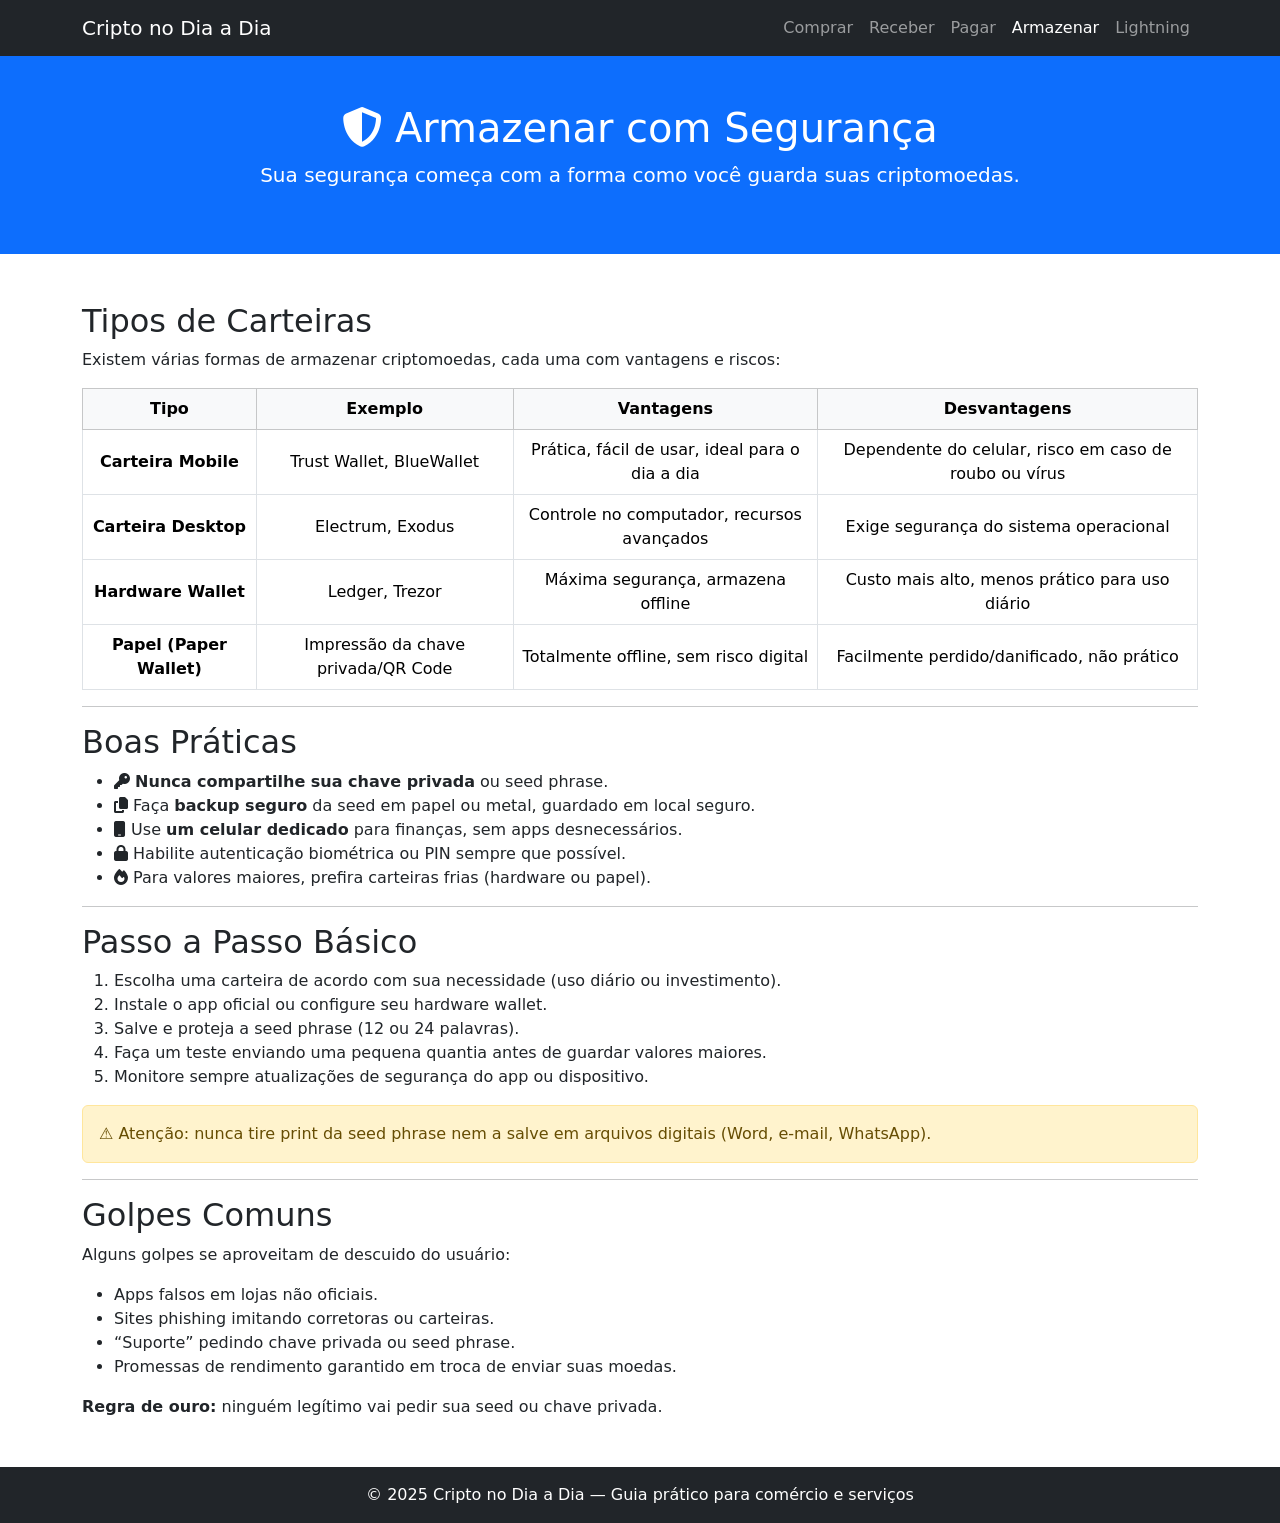
==== armazenar.html @ 0d75b69d "páginas separadas" ====
<!doctype html>
<html lang="pt-BR">
<head>
  <meta charset="utf-8">
  <meta name="viewport" content="width=device-width, initial-scale=1">
  <title>Armazenar Criptomoedas com Segurança</title>
  <link href="https://cdn.jsdelivr.net/npm/bootstrap@5.3.2/dist/css/bootstrap.min.css" rel="stylesheet">
  <link href="https://cdnjs.cloudflare.com/ajax/libs/font-awesome/6.4.2/css/all.min.css" rel="stylesheet">
</head>
<body>
  <!-- Navbar -->
  <nav class="navbar navbar-expand-lg navbar-dark bg-dark">
    <div class="container">
      <a class="navbar-brand" href="index.html">Cripto no Dia a Dia</a>
      <button class="navbar-toggler" data-bs-toggle="collapse" data-bs-target="#nav">
        <span class="navbar-toggler-icon"></span>
      </button>
      <div class="collapse navbar-collapse" id="nav">
        <ul class="navbar-nav ms-auto">
          <li class="nav-item"><a class="nav-link" href="comprar.html">Comprar</a></li>
          <li class="nav-item"><a class="nav-link" href="receber.html">Receber</a></li>
          <li class="nav-item"><a class="nav-link" href="pagar.html">Pagar</a></li>
          <li class="nav-item"><a class="nav-link active" href="armazenar.html">Armazenar</a></li>
          <li class="nav-item"><a class="nav-link" href="lightning.html">Lightning</a></li>
        </ul>
      </div>
    </div>
  </nav>

  <!-- Header -->
  <header class="bg-primary text-white text-center py-5">
    <div class="container">
      <h1><i class="fa-solid fa-shield-halved"></i> Armazenar com Segurança</h1>
      <p class="lead">Sua segurança começa com a forma como você guarda suas criptomoedas.</p>
    </div>
  </header>

  <!-- Conteúdo -->
  <main class="container my-5">
    <h2>Tipos de Carteiras</h2>
    <p>Existem várias formas de armazenar criptomoedas, cada uma com vantagens e riscos:</p>
    
    <table class="table table-bordered text-center align-middle">
      <thead class="table-light">
        <tr>
          <th>Tipo</th>
          <th>Exemplo</th>
          <th>Vantagens</th>
          <th>Desvantagens</th>
        </tr>
      </thead>
      <tbody>
        <tr>
          <td><strong>Carteira Mobile</strong></td>
          <td>Trust Wallet, BlueWallet</td>
          <td>Prática, fácil de usar, ideal para o dia a dia</td>
          <td>Dependente do celular, risco em caso de roubo ou vírus</td>
        </tr>
        <tr>
          <td><strong>Carteira Desktop</strong></td>
          <td>Electrum, Exodus</td>
          <td>Controle no computador, recursos avançados</td>
          <td>Exige segurança do sistema operacional</td>
        </tr>
        <tr>
          <td><strong>Hardware Wallet</strong></td>
          <td>Ledger, Trezor</td>
          <td>Máxima segurança, armazena offline</td>
          <td>Custo mais alto, menos prático para uso diário</td>
        </tr>
        <tr>
          <td><strong>Papel (Paper Wallet)</strong></td>
          <td>Impressão da chave privada/QR Code</td>
          <td>Totalmente offline, sem risco digital</td>
          <td>Facilmente perdido/danificado, não prático</td>
        </tr>
      </tbody>
    </table>

    <hr>

    <h2>Boas Práticas</h2>
    <ul>
      <li><i class="fa-solid fa-key"></i> <strong>Nunca compartilhe sua chave privada</strong> ou seed phrase.</li>
      <li><i class="fa-solid fa-copy"></i> Faça <strong>backup seguro</strong> da seed em papel ou metal, guardado em local seguro.</li>
      <li><i class="fa-solid fa-mobile"></i> Use <strong>um celular dedicado</strong> para finanças, sem apps desnecessários.</li>
      <li><i class="fa-solid fa-lock"></i> Habilite autenticação biométrica ou PIN sempre que possível.</li>
      <li><i class="fa-solid fa-fire"></i> Para valores maiores, prefira carteiras frias (hardware ou papel).</li>
    </ul>

    <hr>

    <h2>Passo a Passo Básico</h2>
    <ol>
      <li>Escolha uma carteira de acordo com sua necessidade (uso diário ou investimento).</li>
      <li>Instale o app oficial ou configure seu hardware wallet.</li>
      <li>Salve e proteja a seed phrase (12 ou 24 palavras).</li>
      <li>Faça um teste enviando uma pequena quantia antes de guardar valores maiores.</li>
      <li>Monitore sempre atualizações de segurança do app ou dispositivo.</li>
    </ol>

    <div class="alert alert-warning">
      ⚠️ Atenção: nunca tire print da seed phrase nem a salve em arquivos digitais (Word, e-mail, WhatsApp).
    </div>

    <hr>

    <h2>Golpes Comuns</h2>
    <p>Alguns golpes se aproveitam de descuido do usuário:</p>
    <ul>
      <li>Apps falsos em lojas não oficiais.</li>
      <li>Sites phishing imitando corretoras ou carteiras.</li>
      <li>“Suporte” pedindo chave privada ou seed phrase.</li>
      <li>Promessas de rendimento garantido em troca de enviar suas moedas.</li>
    </ul>
    <p><strong>Regra de ouro:</strong> ninguém legítimo vai pedir sua seed ou chave privada.</p>
  </main>

  <!-- Footer -->
  <footer class="bg-dark text-white text-center py-3">
    <p class="mb-0">© 2025 Cripto no Dia a Dia — Guia prático para comércio e serviços</p>
  </footer>

  <script src="https://cdn.jsdelivr.net/npm/bootstrap@5.3.2/dist/js/bootstrap.bundle.min.js"></script>
</body>
</html>
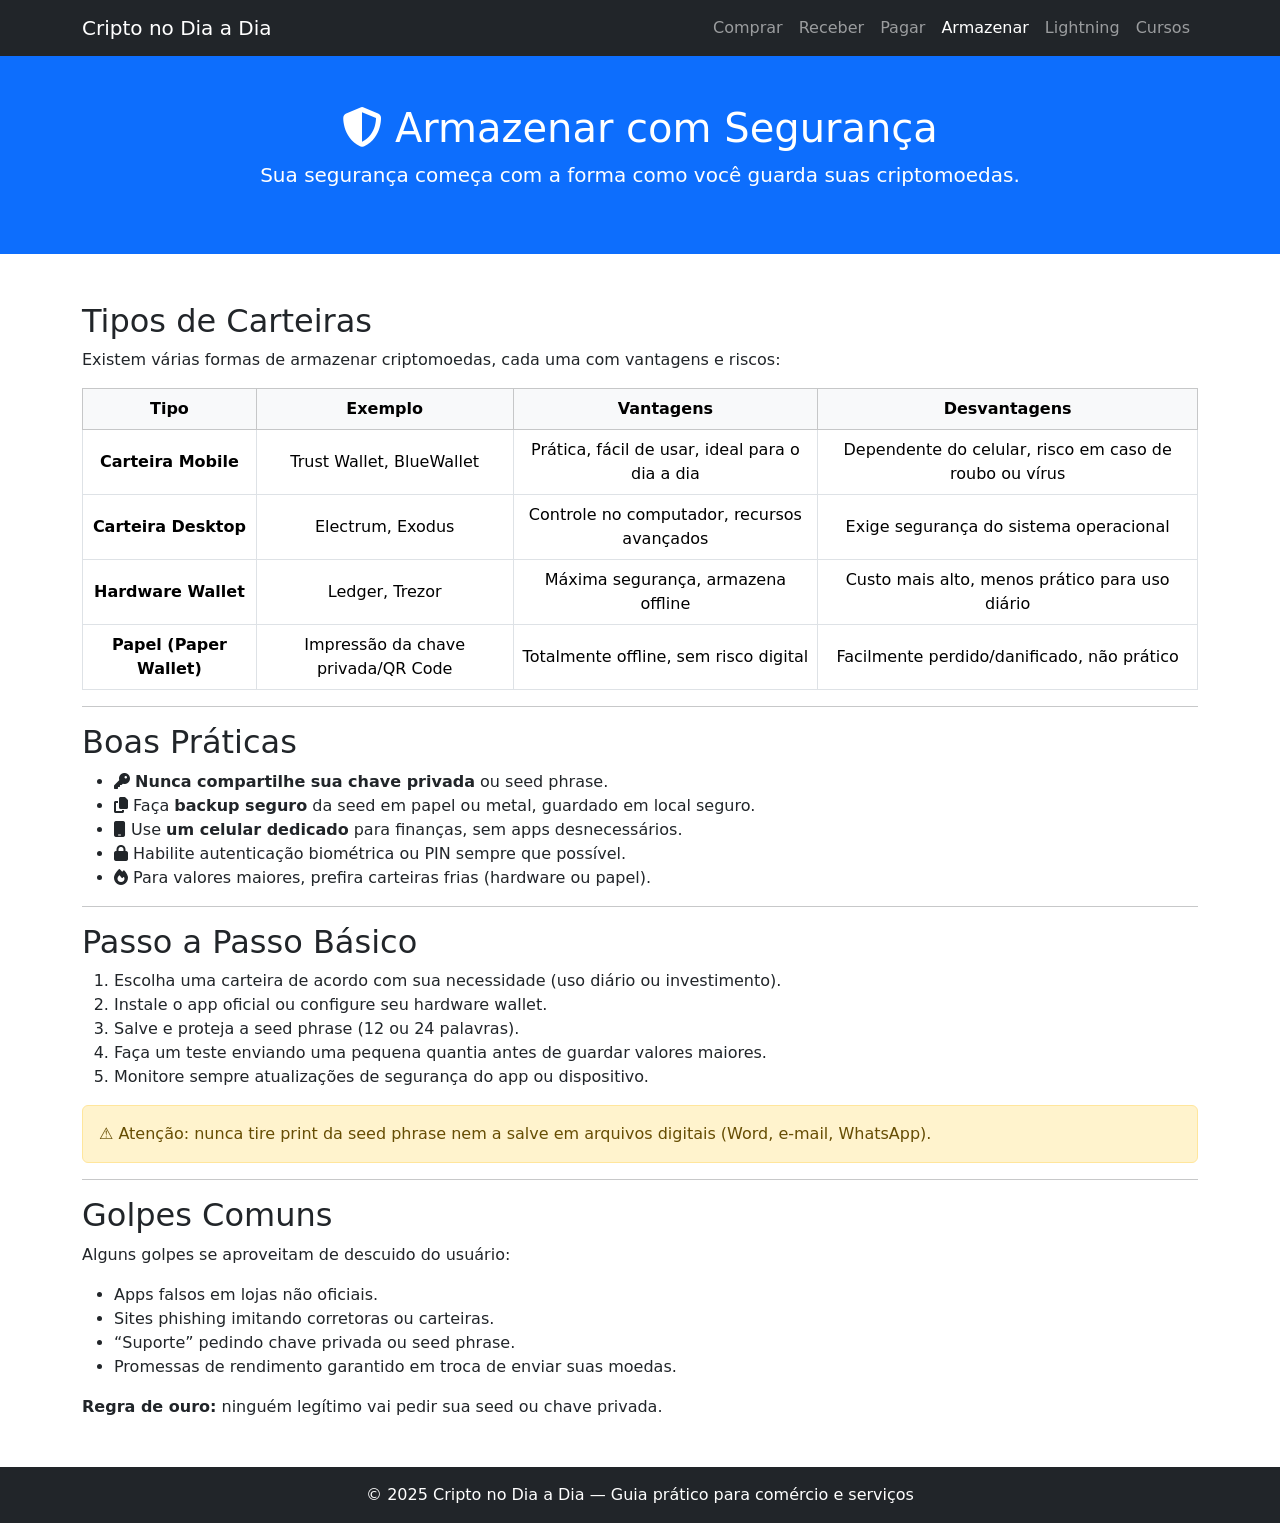
==== commit 4a03c7a1: "feature: cursos" ====
--- a/armazenar.html
+++ b/armazenar.html
@@ -22,6 +22,7 @@
           <li class="nav-item"><a class="nav-link" href="pagar.html">Pagar</a></li>
           <li class="nav-item"><a class="nav-link active" href="armazenar.html">Armazenar</a></li>
           <li class="nav-item"><a class="nav-link" href="lightning.html">Lightning</a></li>
+          <li class="nav-item"><a class="nav-link" href="cursos.html">Cursos</a></li>
         </ul>
       </div>
     </div>
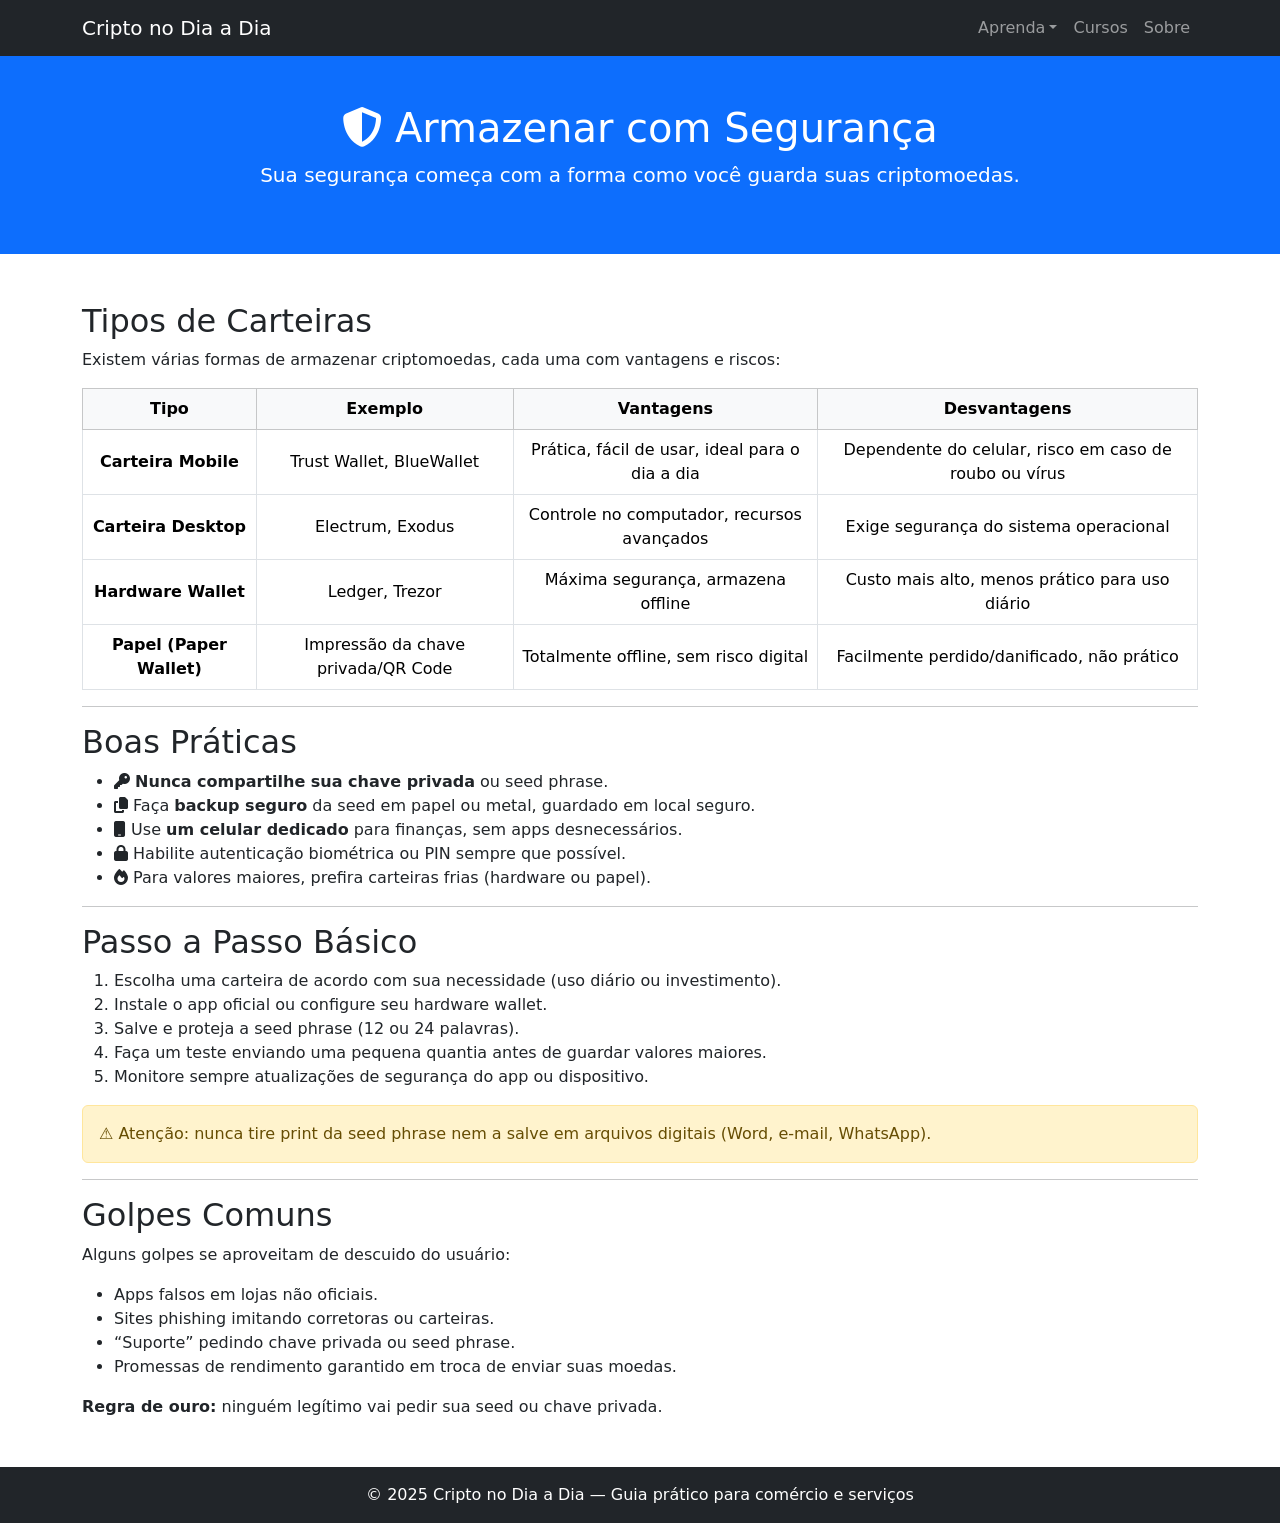
==== commit 061cf288: "página sobre" ====
--- a/armazenar.html
+++ b/armazenar.html
@@ -17,12 +17,18 @@
       </button>
       <div class="collapse navbar-collapse" id="nav">
         <ul class="navbar-nav ms-auto">
-          <li class="nav-item"><a class="nav-link" href="comprar.html">Comprar</a></li>
-          <li class="nav-item"><a class="nav-link" href="receber.html">Receber</a></li>
-          <li class="nav-item"><a class="nav-link" href="pagar.html">Pagar</a></li>
-          <li class="nav-item"><a class="nav-link active" href="armazenar.html">Armazenar</a></li>
-          <li class="nav-item"><a class="nav-link" href="lightning.html">Lightning</a></li>
+          <li class="nav-item dropdown">
+            <a class="nav-link dropdown-toggle" href="#" role="button" data-bs-toggle="dropdown">Aprenda</a>
+            <ul class="dropdown-menu">
+              <li><a class="dropdown-item" href="comprar.html">Comprar</a></li>
+              <li><a class="dropdown-item" href="receber.html">Receber</a></li>
+              <li><a class="dropdown-item" href="pagar.html">Pagar</a></li>
+              <li><a class="dropdown-item active" href="armazenar.html">Armazenar</a></li>
+              <li><a class="dropdown-item" href="lightning.html">Lightning</a></li>
+            </ul>
+          </li>
           <li class="nav-item"><a class="nav-link" href="cursos.html">Cursos</a></li>
+          <li class="nav-item"><a class="nav-link" href="sobre.html">Sobre</a></li>
         </ul>
       </div>
     </div>
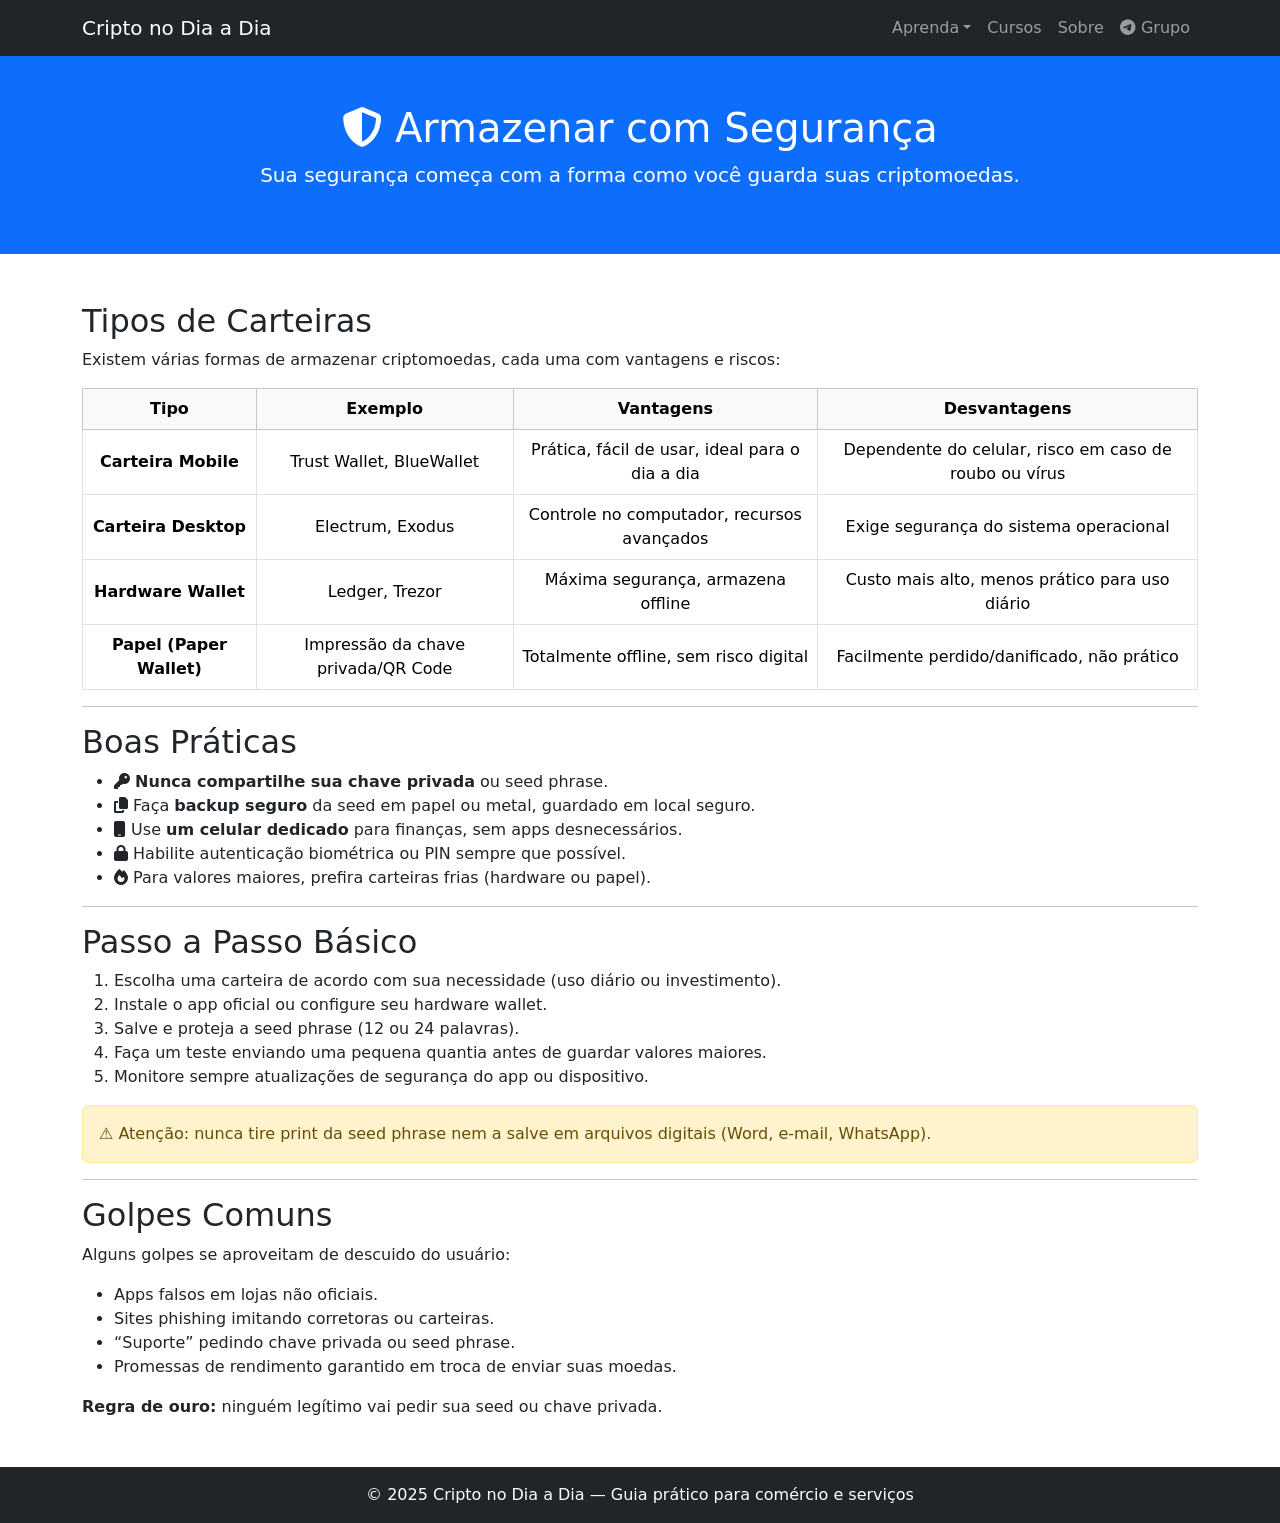
==== commit 09529cff: "feature: telegram group" ====
--- a/armazenar.html
+++ b/armazenar.html
@@ -29,6 +29,7 @@
           </li>
           <li class="nav-item"><a class="nav-link" href="cursos.html">Cursos</a></li>
           <li class="nav-item"><a class="nav-link" href="sobre.html">Sobre</a></li>
+          <li class="nav-item"><a class="nav-link" href="https://t.me/cripto_dia_a_dia" target="_blank"><i class="fab fa-telegram"></i> Grupo</a></li>
         </ul>
       </div>
     </div>
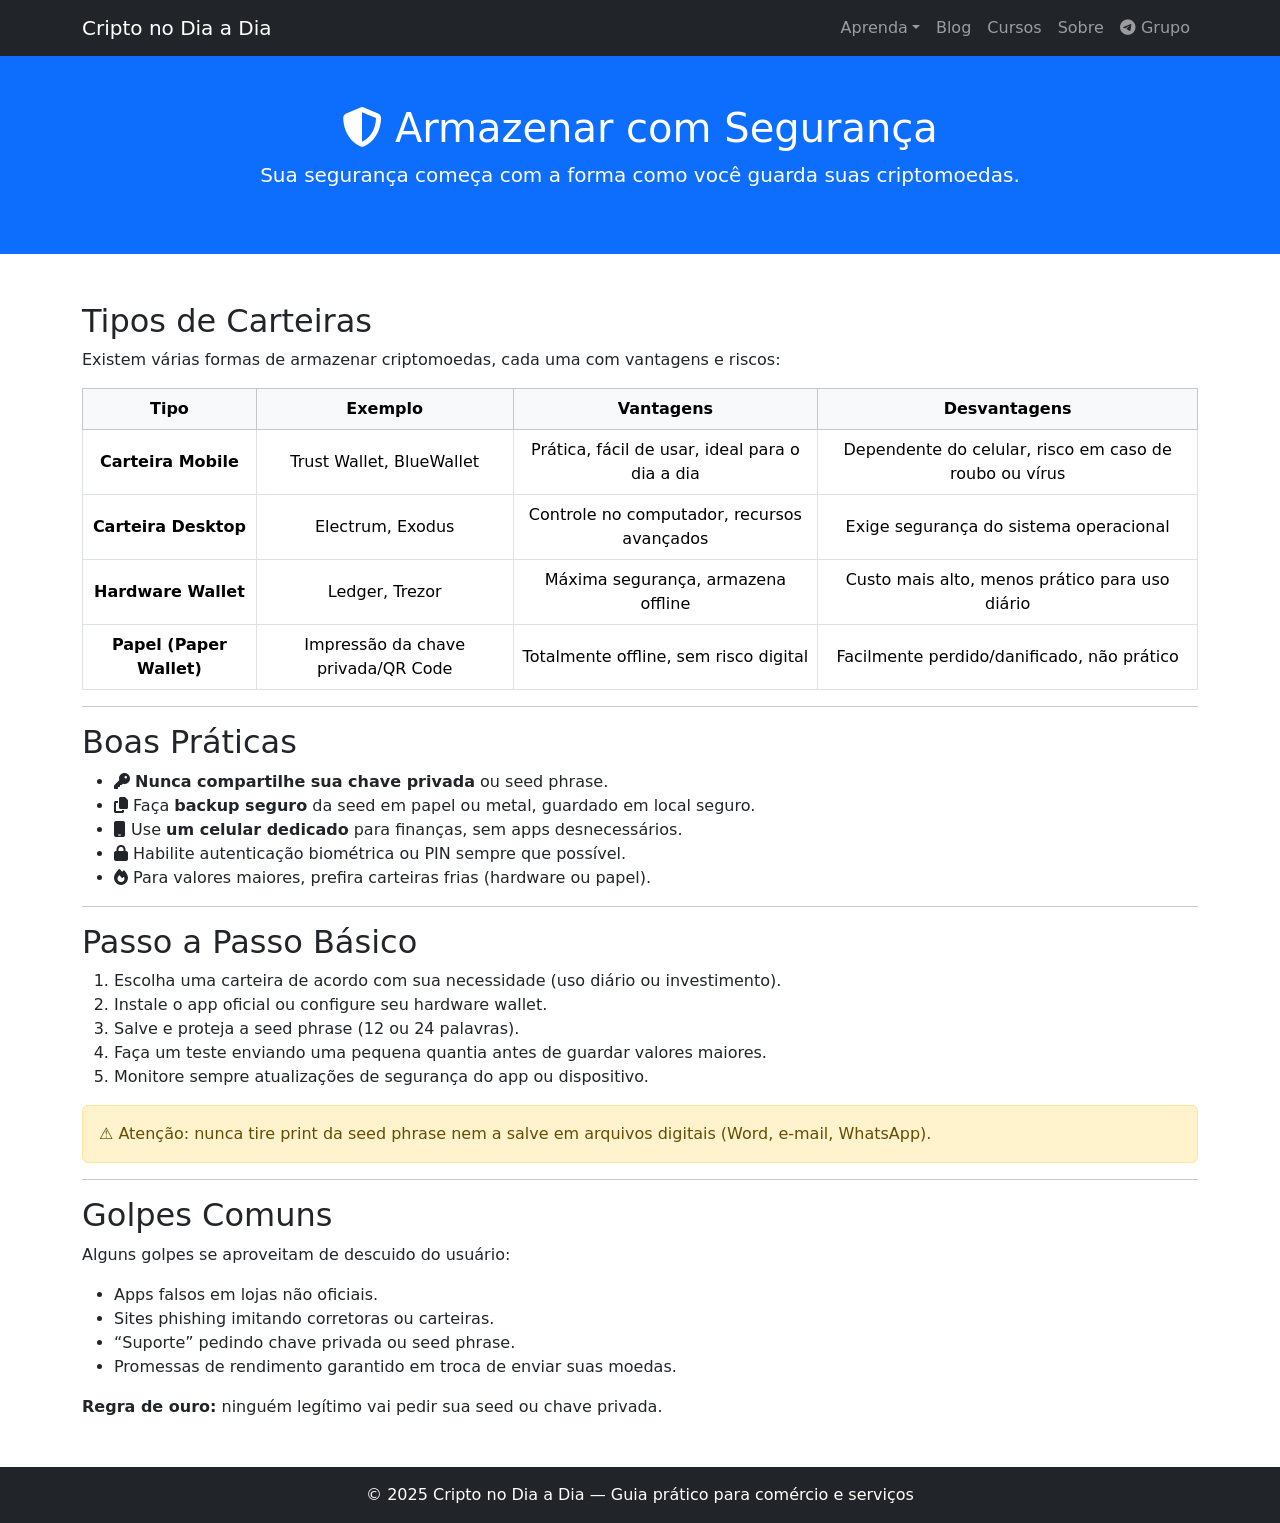
==== commit e366d009: "feature: blog page added" ====
--- a/armazenar.html
+++ b/armazenar.html
@@ -27,6 +27,7 @@
               <li><a class="dropdown-item" href="lightning.html">Lightning</a></li>
             </ul>
           </li>
+          <li class="nav-item"><a class="nav-link" href="blog.html">Blog</a></li>
           <li class="nav-item"><a class="nav-link" href="cursos.html">Cursos</a></li>
           <li class="nav-item"><a class="nav-link" href="sobre.html">Sobre</a></li>
           <li class="nav-item"><a class="nav-link" href="https://t.me/cripto_dia_a_dia" target="_blank"><i class="fab fa-telegram"></i> Grupo</a></li>
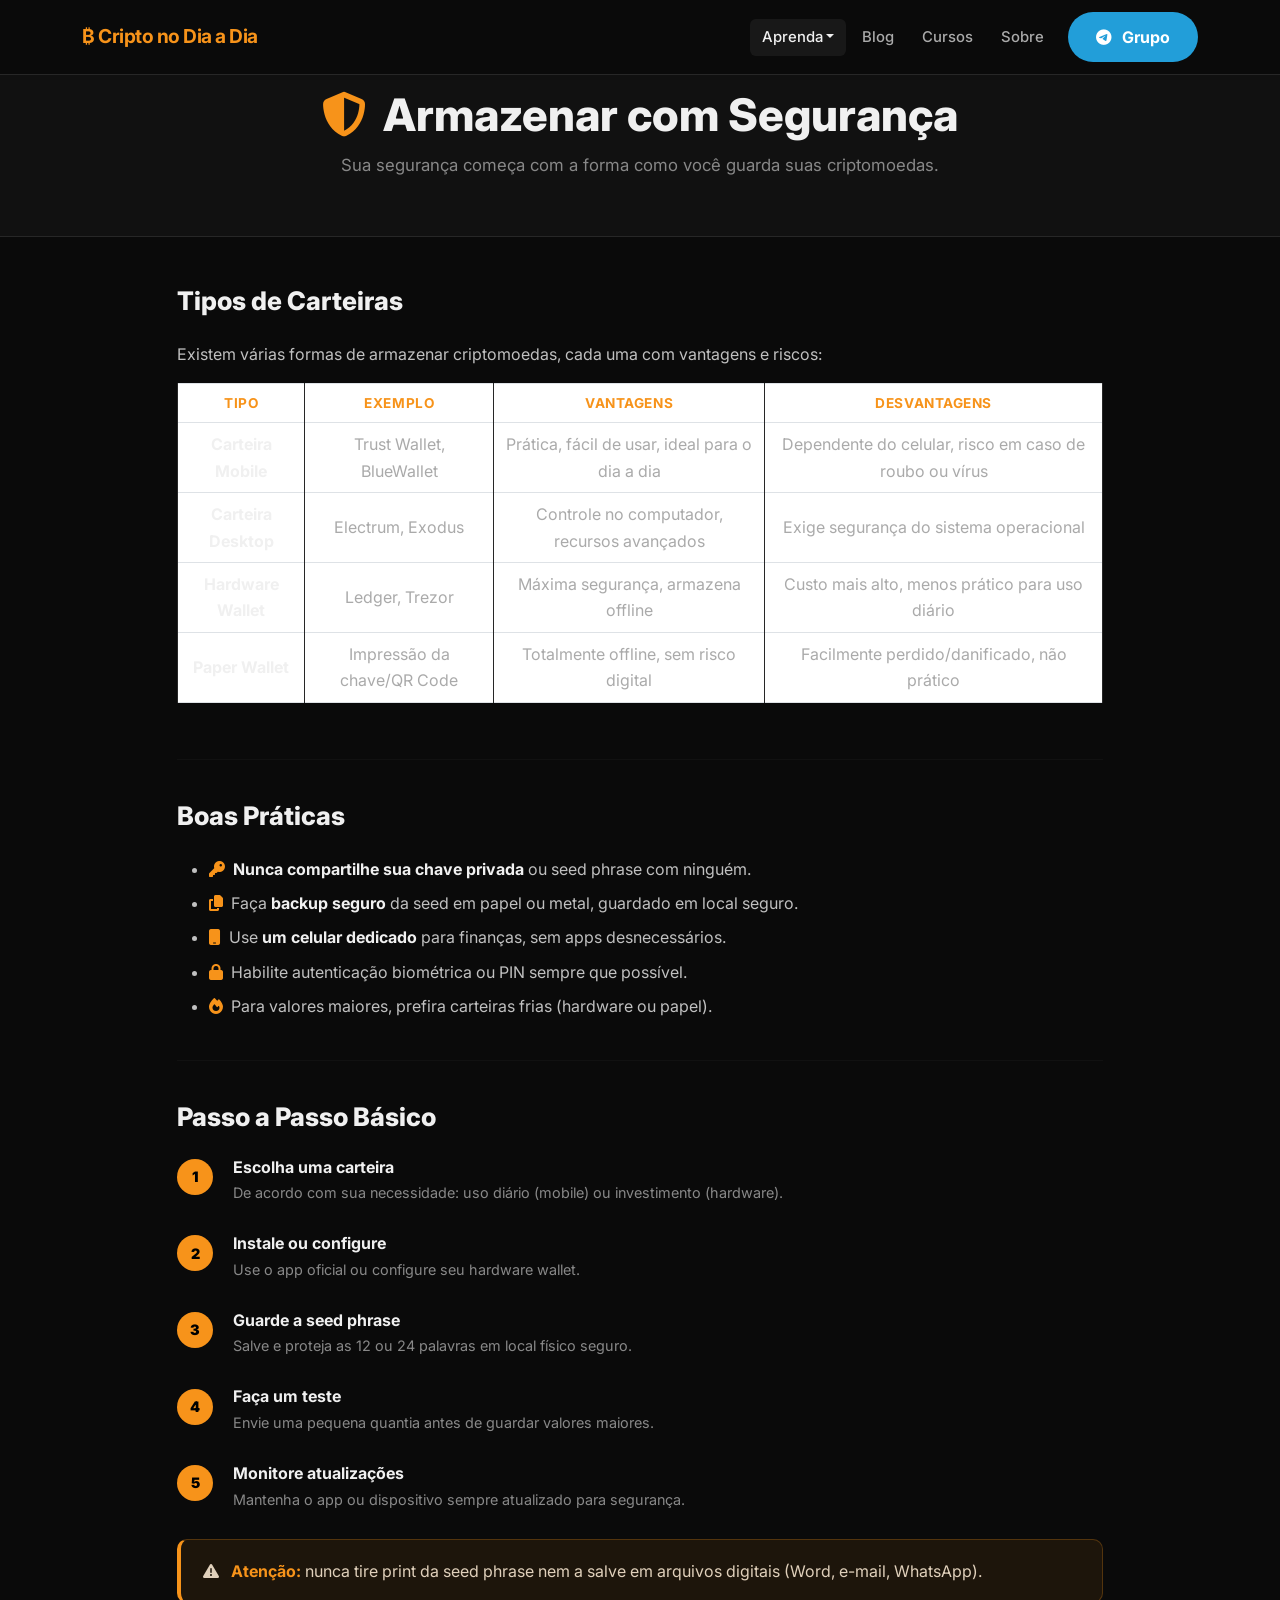
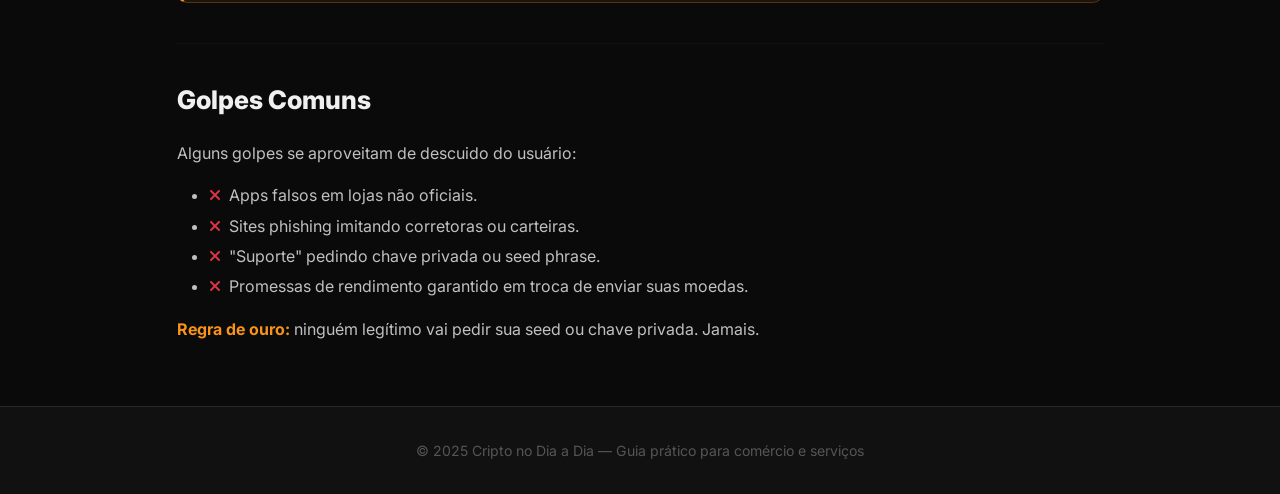
==== commit 9868323d: "feat: enhance 'sobre.html' with new styles and structure; add custom CSS for dark theme; include vid" ====
--- a/armazenar.html
+++ b/armazenar.html
@@ -3,131 +3,150 @@
 <head>
   <meta charset="utf-8">
   <meta name="viewport" content="width=device-width, initial-scale=1">
-  <title>Armazenar Criptomoedas com Segurança</title>
+  <title>Armazenar Criptomoedas com Segurança - Cripto no Dia a Dia</title>
   <link href="https://cdn.jsdelivr.net/npm/bootstrap@5.3.2/dist/css/bootstrap.min.css" rel="stylesheet">
   <link href="https://cdnjs.cloudflare.com/ajax/libs/font-awesome/6.4.2/css/all.min.css" rel="stylesheet">
+  <link href="style.css" rel="stylesheet">
 </head>
 <body>
+
   <!-- Navbar -->
-  <nav class="navbar navbar-expand-lg navbar-dark bg-dark">
+  <nav class="navbar navbar-expand-lg navbar-dark fixed-top shadow-sm">
     <div class="container">
-      <a class="navbar-brand" href="index.html">Cripto no Dia a Dia</a>
-      <button class="navbar-toggler" data-bs-toggle="collapse" data-bs-target="#nav">
+      <a class="navbar-brand fw-bold" href="index.html">₿ Cripto no Dia a Dia</a>
+      <button class="navbar-toggler border-0" data-bs-toggle="collapse" data-bs-target="#nav">
         <span class="navbar-toggler-icon"></span>
       </button>
       <div class="collapse navbar-collapse" id="nav">
-        <ul class="navbar-nav ms-auto">
+        <ul class="navbar-nav ms-auto align-items-lg-center gap-1">
           <li class="nav-item dropdown">
-            <a class="nav-link dropdown-toggle" href="#" role="button" data-bs-toggle="dropdown">Aprenda</a>
+            <a class="nav-link dropdown-toggle active" href="#" role="button" data-bs-toggle="dropdown">Aprenda</a>
             <ul class="dropdown-menu">
-              <li><a class="dropdown-item" href="comprar.html">Comprar</a></li>
-              <li><a class="dropdown-item" href="receber.html">Receber</a></li>
-              <li><a class="dropdown-item" href="pagar.html">Pagar</a></li>
-              <li><a class="dropdown-item active" href="armazenar.html">Armazenar</a></li>
-              <li><a class="dropdown-item" href="lightning.html">Lightning</a></li>
+              <li><a class="dropdown-item" href="comprar.html"><i class="fa-solid fa-coins fa-fw me-2 text-accent"></i>Comprar</a></li>
+              <li><a class="dropdown-item" href="receber.html"><i class="fa-solid fa-store fa-fw me-2 text-accent"></i>Receber</a></li>
+              <li><a class="dropdown-item" href="pagar.html"><i class="fa-solid fa-wallet fa-fw me-2 text-accent"></i>Pagar</a></li>
+              <li><a class="dropdown-item active" href="armazenar.html"><i class="fa-solid fa-shield-halved fa-fw me-2 text-accent"></i>Armazenar</a></li>
+              <li><a class="dropdown-item" href="lightning.html"><i class="fa-solid fa-bolt fa-fw me-2 text-accent"></i>Lightning</a></li>
             </ul>
           </li>
           <li class="nav-item"><a class="nav-link" href="blog.html">Blog</a></li>
           <li class="nav-item"><a class="nav-link" href="cursos.html">Cursos</a></li>
           <li class="nav-item"><a class="nav-link" href="sobre.html">Sobre</a></li>
-          <li class="nav-item"><a class="nav-link" href="https://t.me/cripto_dia_a_dia" target="_blank"><i class="fab fa-telegram"></i> Grupo</a></li>
+          <li class="nav-item ms-lg-2">
+            <a class="btn-telegram" href="https://t.me/cripto_dia_a_dia" target="_blank">
+              <i class="fab fa-telegram"></i> Grupo
+            </a>
+          </li>
         </ul>
       </div>
     </div>
   </nav>
 
   <!-- Header -->
-  <header class="bg-primary text-white text-center py-5">
+  <div class="page-header">
     <div class="container">
       <h1><i class="fa-solid fa-shield-halved"></i> Armazenar com Segurança</h1>
-      <p class="lead">Sua segurança começa com a forma como você guarda suas criptomoedas.</p>
+      <p class="page-header-lead">Sua segurança começa com a forma como você guarda suas criptomoedas.</p>
     </div>
-  </header>
+  </div>
 
   <!-- Conteúdo -->
-  <main class="container my-5">
-    <h2>Tipos de Carteiras</h2>
-    <p>Existem várias formas de armazenar criptomoedas, cada uma com vantagens e riscos:</p>
-    
-    <table class="table table-bordered text-center align-middle">
-      <thead class="table-light">
-        <tr>
-          <th>Tipo</th>
-          <th>Exemplo</th>
-          <th>Vantagens</th>
-          <th>Desvantagens</th>
-        </tr>
-      </thead>
-      <tbody>
-        <tr>
-          <td><strong>Carteira Mobile</strong></td>
-          <td>Trust Wallet, BlueWallet</td>
-          <td>Prática, fácil de usar, ideal para o dia a dia</td>
-          <td>Dependente do celular, risco em caso de roubo ou vírus</td>
-        </tr>
-        <tr>
-          <td><strong>Carteira Desktop</strong></td>
-          <td>Electrum, Exodus</td>
-          <td>Controle no computador, recursos avançados</td>
-          <td>Exige segurança do sistema operacional</td>
-        </tr>
-        <tr>
-          <td><strong>Hardware Wallet</strong></td>
-          <td>Ledger, Trezor</td>
-          <td>Máxima segurança, armazena offline</td>
-          <td>Custo mais alto, menos prático para uso diário</td>
-        </tr>
-        <tr>
-          <td><strong>Papel (Paper Wallet)</strong></td>
-          <td>Impressão da chave privada/QR Code</td>
-          <td>Totalmente offline, sem risco digital</td>
-          <td>Facilmente perdido/danificado, não prático</td>
-        </tr>
-      </tbody>
-    </table>
+  <main class="section-dark py-5">
+    <div class="container">
+      <div class="row justify-content-center">
+        <div class="col-lg-10">
 
-    <hr>
+          <h2 class="mb-4" style="font-size:1.6rem;">Tipos de Carteiras</h2>
+          <p>Existem várias formas de armazenar criptomoedas, cada uma com vantagens e riscos:</p>
 
-    <h2>Boas Práticas</h2>
-    <ul>
-      <li><i class="fa-solid fa-key"></i> <strong>Nunca compartilhe sua chave privada</strong> ou seed phrase.</li>
-      <li><i class="fa-solid fa-copy"></i> Faça <strong>backup seguro</strong> da seed em papel ou metal, guardado em local seguro.</li>
-      <li><i class="fa-solid fa-mobile"></i> Use <strong>um celular dedicado</strong> para finanças, sem apps desnecessários.</li>
-      <li><i class="fa-solid fa-lock"></i> Habilite autenticação biométrica ou PIN sempre que possível.</li>
-      <li><i class="fa-solid fa-fire"></i> Para valores maiores, prefira carteiras frias (hardware ou papel).</li>
-    </ul>
+          <div class="table-responsive mt-3">
+            <table class="table table-bordered text-center align-middle">
+              <thead>
+                <tr>
+                  <th>Tipo</th>
+                  <th>Exemplo</th>
+                  <th>Vantagens</th>
+                  <th>Desvantagens</th>
+                </tr>
+              </thead>
+              <tbody>
+                <tr>
+                  <td><strong style="color:#f0f0f0;">Carteira Mobile</strong></td>
+                  <td style="color:#aaa;">Trust Wallet, BlueWallet</td>
+                  <td style="color:#aaa;">Prática, fácil de usar, ideal para o dia a dia</td>
+                  <td style="color:#aaa;">Dependente do celular, risco em caso de roubo ou vírus</td>
+                </tr>
+                <tr>
+                  <td><strong style="color:#f0f0f0;">Carteira Desktop</strong></td>
+                  <td style="color:#aaa;">Electrum, Exodus</td>
+                  <td style="color:#aaa;">Controle no computador, recursos avançados</td>
+                  <td style="color:#aaa;">Exige segurança do sistema operacional</td>
+                </tr>
+                <tr>
+                  <td><strong style="color:#f0f0f0;">Hardware Wallet</strong></td>
+                  <td style="color:#aaa;">Ledger, Trezor</td>
+                  <td style="color:#aaa;">Máxima segurança, armazena offline</td>
+                  <td style="color:#aaa;">Custo mais alto, menos prático para uso diário</td>
+                </tr>
+                <tr>
+                  <td><strong style="color:#f0f0f0;">Paper Wallet</strong></td>
+                  <td style="color:#aaa;">Impressão da chave/QR Code</td>
+                  <td style="color:#aaa;">Totalmente offline, sem risco digital</td>
+                  <td style="color:#aaa;">Facilmente perdido/danificado, não prático</td>
+                </tr>
+              </tbody>
+            </table>
+          </div>
 
-    <hr>
+          <hr style="border-color: var(--border); margin: 2.5rem 0;">
 
-    <h2>Passo a Passo Básico</h2>
-    <ol>
-      <li>Escolha uma carteira de acordo com sua necessidade (uso diário ou investimento).</li>
-      <li>Instale o app oficial ou configure seu hardware wallet.</li>
-      <li>Salve e proteja a seed phrase (12 ou 24 palavras).</li>
-      <li>Faça um teste enviando uma pequena quantia antes de guardar valores maiores.</li>
-      <li>Monitore sempre atualizações de segurança do app ou dispositivo.</li>
-    </ol>
+          <h2 class="mb-4" style="font-size:1.6rem;">Boas Práticas</h2>
+          <ul style="color:#c0c0c0;">
+            <li class="mb-2"><i class="fa-solid fa-key text-accent me-2"></i><strong style="color:#f0f0f0;">Nunca compartilhe sua chave privada</strong> ou seed phrase com ninguém.</li>
+            <li class="mb-2"><i class="fa-solid fa-copy text-accent me-2"></i>Faça <strong style="color:#f0f0f0;">backup seguro</strong> da seed em papel ou metal, guardado em local seguro.</li>
+            <li class="mb-2"><i class="fa-solid fa-mobile text-accent me-2"></i>Use <strong style="color:#f0f0f0;">um celular dedicado</strong> para finanças, sem apps desnecessários.</li>
+            <li class="mb-2"><i class="fa-solid fa-lock text-accent me-2"></i>Habilite autenticação biométrica ou PIN sempre que possível.</li>
+            <li class="mb-2"><i class="fa-solid fa-fire text-accent me-2"></i>Para valores maiores, prefira carteiras frias (hardware ou papel).</li>
+          </ul>
 
-    <div class="alert alert-warning">
-      ⚠️ Atenção: nunca tire print da seed phrase nem a salve em arquivos digitais (Word, e-mail, WhatsApp).
+          <hr style="border-color: var(--border); margin: 2.5rem 0;">
+
+          <h2 class="mb-4" style="font-size:1.6rem;">Passo a Passo Básico</h2>
+          <div class="mt-3">
+            <div class="step-item"><div class="step-num">1</div><div class="step-body"><h5>Escolha uma carteira</h5><p>De acordo com sua necessidade: uso diário (mobile) ou investimento (hardware).</p></div></div>
+            <div class="step-item"><div class="step-num">2</div><div class="step-body"><h5>Instale ou configure</h5><p>Use o app oficial ou configure seu hardware wallet.</p></div></div>
+            <div class="step-item"><div class="step-num">3</div><div class="step-body"><h5>Guarde a seed phrase</h5><p>Salve e proteja as 12 ou 24 palavras em local físico seguro.</p></div></div>
+            <div class="step-item"><div class="step-num">4</div><div class="step-body"><h5>Faça um teste</h5><p>Envie uma pequena quantia antes de guardar valores maiores.</p></div></div>
+            <div class="step-item"><div class="step-num">5</div><div class="step-body"><h5>Monitore atualizações</h5><p>Mantenha o app ou dispositivo sempre atualizado para segurança.</p></div></div>
+          </div>
+
+          <div class="alert-crypto my-4">
+            <i class="fa-solid fa-triangle-exclamation me-2"></i>
+            <strong>Atenção:</strong> nunca tire print da seed phrase nem a salve em arquivos digitais (Word, e-mail, WhatsApp).
+          </div>
+
+          <hr style="border-color: var(--border); margin: 2.5rem 0;">
+
+          <h2 class="mb-4" style="font-size:1.6rem;">Golpes Comuns</h2>
+          <p>Alguns golpes se aproveitam de descuido do usuário:</p>
+          <ul style="color:#c0c0c0;">
+            <li class="mb-1"><i class="fa-solid fa-xmark text-danger me-2"></i>Apps falsos em lojas não oficiais.</li>
+            <li class="mb-1"><i class="fa-solid fa-xmark text-danger me-2"></i>Sites phishing imitando corretoras ou carteiras.</li>
+            <li class="mb-1"><i class="fa-solid fa-xmark text-danger me-2"></i>"Suporte" pedindo chave privada ou seed phrase.</li>
+            <li class="mb-1"><i class="fa-solid fa-xmark text-danger me-2"></i>Promessas de rendimento garantido em troca de enviar suas moedas.</li>
+          </ul>
+          <p class="mt-3"><strong style="color:#f7931a;">Regra de ouro:</strong> ninguém legítimo vai pedir sua seed ou chave privada. Jamais.</p>
+
+        </div>
+      </div>
     </div>
-
-    <hr>
-
-    <h2>Golpes Comuns</h2>
-    <p>Alguns golpes se aproveitam de descuido do usuário:</p>
-    <ul>
-      <li>Apps falsos em lojas não oficiais.</li>
-      <li>Sites phishing imitando corretoras ou carteiras.</li>
-      <li>“Suporte” pedindo chave privada ou seed phrase.</li>
-      <li>Promessas de rendimento garantido em troca de enviar suas moedas.</li>
-    </ul>
-    <p><strong>Regra de ouro:</strong> ninguém legítimo vai pedir sua seed ou chave privada.</p>
   </main>
 
   <!-- Footer -->
-  <footer class="bg-dark text-white text-center py-3">
-    <p class="mb-0">© 2025 Cripto no Dia a Dia — Guia prático para comércio e serviços</p>
+  <footer class="footer-dark">
+    <div class="container">
+      <p>© 2025 Cripto no Dia a Dia — Guia prático para comércio e serviços</p>
+    </div>
   </footer>
 
   <script src="https://cdn.jsdelivr.net/npm/bootstrap@5.3.2/dist/js/bootstrap.bundle.min.js"></script>
--- a/style.css
+++ b/style.css
@@ -0,0 +1,579 @@
+/* ============================================================
+   CRIPTO NO DIA A DIA — Design System Dark
+   Inspirado em: abrahub.com/desafiobtc
+   ============================================================ */
+
+@import url('https://fonts.googleapis.com/css2?family=Inter:wght@400;500;600;700;800;900&display=swap');
+
+/* ── Variables ───────────────────────────────────────────── */
+:root {
+  --bg-base:      #0a0a0a;
+  --bg-surface:   #111111;
+  --bg-card:      #161616;
+  --bg-card-hover:#1e1e1e;
+  --border:       #272727;
+  --border-hover: #3a3a3a;
+  --accent:       #f7931a;
+  --accent-dark:  #d97d10;
+  --accent-glow:  rgba(247,147,26,.18);
+  --text:         #f0f0f0;
+  --text-muted:   #888888;
+  --text-faint:   #555555;
+  --danger:       #e53e3e;
+  --success:      #38a169;
+  --radius:       10px;
+  --radius-lg:    16px;
+  --transition:   .2s ease;
+}
+
+/* ── Reset / Base ────────────────────────────────────────── */
+*, *::before, *::after { box-sizing: border-box; }
+
+html {
+  scroll-behavior: smooth;
+  font-size: 16px;
+}
+
+body {
+  font-family: 'Inter', system-ui, sans-serif;
+  background: var(--bg-base);
+  color: var(--text);
+  line-height: 1.65;
+  margin: 0;
+}
+
+a { color: var(--accent); text-decoration: none; transition: color var(--transition); }
+a:hover { color: var(--accent-dark); }
+
+h1, h2, h3, h4, h5, h6 {
+  font-weight: 800;
+  line-height: 1.25;
+  color: var(--text);
+}
+
+p { color: #c0c0c0; }
+
+/* ── Scrollbar ───────────────────────────────────────────── */
+::-webkit-scrollbar { width: 6px; }
+::-webkit-scrollbar-track { background: var(--bg-base); }
+::-webkit-scrollbar-thumb { background: var(--border-hover); border-radius: 3px; }
+::-webkit-scrollbar-thumb:hover { background: var(--accent); }
+
+/* ── Navbar ──────────────────────────────────────────────── */
+.navbar {
+  background: rgba(10,10,10,.92) !important;
+  backdrop-filter: blur(12px);
+  -webkit-backdrop-filter: blur(12px);
+  border-bottom: 1px solid var(--border);
+  padding-top: .75rem;
+  padding-bottom: .75rem;
+}
+
+.navbar-brand {
+  font-weight: 900;
+  font-size: 1.2rem;
+  color: var(--accent) !important;
+  letter-spacing: -.5px;
+}
+
+.navbar-brand span { color: var(--text); }
+
+.navbar .nav-link {
+  color: #aaa !important;
+  font-weight: 500;
+  font-size: .93rem;
+  padding: .4rem .75rem !important;
+  border-radius: 6px;
+  transition: color var(--transition), background var(--transition);
+}
+
+.navbar .nav-link:hover,
+.navbar .nav-link.active {
+  color: var(--text) !important;
+  background: rgba(255,255,255,.06);
+}
+
+.navbar .dropdown-menu {
+  background: var(--bg-surface);
+  border: 1px solid var(--border);
+  border-radius: var(--radius);
+  padding: .4rem;
+  box-shadow: 0 8px 32px rgba(0,0,0,.6);
+}
+
+.navbar .dropdown-item {
+  color: #aaa;
+  border-radius: 6px;
+  padding: .45rem .75rem;
+  font-size: .9rem;
+  font-weight: 500;
+  transition: background var(--transition), color var(--transition);
+}
+
+.navbar .dropdown-item:hover {
+  background: rgba(247,147,26,.12);
+  color: var(--accent);
+}
+
+/* ── Hero — Static ───────────────────────────────────────── */
+.hero-static {
+  background: var(--bg-base);
+  display: flex;
+  align-items: center;
+  text-align: center;
+  padding: 7rem 0 4rem;
+}
+
+.hero-static .hero-content {
+  max-width: 860px;
+  margin: 0 auto;
+}
+
+/* ── Video section ───────────────────────────────────────── */
+.video-wrapper {
+  max-width: 360px;
+  margin: 0 auto;
+  border-radius: var(--radius-lg);
+  overflow: hidden;
+  border: 1px solid var(--border);
+  box-shadow: 0 24px 80px rgba(0,0,0,.6);
+}
+
+.presentation-video {
+  width: 100%;
+  height: 520px;
+  display: block;
+  background: #000;
+  object-fit: cover;
+  object-position: top;
+}
+
+.hero-badge {
+  display: inline-flex;
+  align-items: center;
+  gap: .5rem;
+  background: var(--accent-glow);
+  border: 1px solid rgba(247,147,26,.35);
+  color: var(--accent);
+  font-size: .82rem;
+  font-weight: 700;
+  letter-spacing: .08em;
+  text-transform: uppercase;
+  padding: .35rem 1rem;
+  border-radius: 100px;
+  margin-bottom: 1.5rem;
+}
+
+.hero-title {
+  font-size: clamp(2.2rem, 6vw, 4.2rem);
+  font-weight: 900;
+  line-height: 1.1;
+  letter-spacing: -.03em;
+  color: #fff;
+  margin-bottom: 1.25rem;
+}
+
+.hero-title .accent { color: var(--accent); }
+
+.hero-lead {
+  font-size: clamp(1rem, 2.5vw, 1.2rem);
+  color: #bbb;
+  max-width: 620px;
+  margin: 0 auto 2.25rem;
+  font-weight: 400;
+}
+
+/* ── Page Header (subpages) ──────────────────────────────── */
+.page-header {
+  background: var(--bg-surface);
+  border-bottom: 1px solid var(--border);
+  padding: 5.5rem 0 2.5rem;
+  text-align: center;
+}
+
+.page-header h1 { font-size: clamp(1.8rem, 4vw, 2.8rem); margin-bottom: .5rem; }
+.page-header .page-header-lead { color: var(--text-muted); font-size: 1.05rem; }
+.page-header i { color: var(--accent); margin-right: .4rem; }
+
+/* ── Buttons ─────────────────────────────────────────────── */
+.btn-crypto {
+  display: inline-flex;
+  align-items: center;
+  gap: .5rem;
+  background: var(--accent);
+  color: #000 !important;
+  font-weight: 800;
+  font-size: 1rem;
+  padding: .8rem 2rem;
+  border: none;
+  border-radius: 100px;
+  cursor: pointer;
+  transition: background var(--transition), transform var(--transition), box-shadow var(--transition);
+  text-decoration: none;
+  letter-spacing: .01em;
+}
+
+.btn-crypto:hover {
+  background: var(--accent-dark);
+  transform: translateY(-2px);
+  box-shadow: 0 8px 24px rgba(247,147,26,.35);
+  color: #000 !important;
+}
+
+.btn-crypto-outline {
+  display: inline-flex;
+  align-items: center;
+  gap: .5rem;
+  background: transparent;
+  color: var(--accent) !important;
+  font-weight: 700;
+  font-size: .9rem;
+  padding: .6rem 1.4rem;
+  border: 1.5px solid var(--accent);
+  border-radius: 100px;
+  cursor: pointer;
+  transition: background var(--transition), transform var(--transition);
+  text-decoration: none;
+}
+
+.btn-crypto-outline:hover {
+  background: var(--accent-glow);
+  transform: translateY(-1px);
+  color: var(--accent) !important;
+}
+
+.btn-telegram {
+  display: inline-flex;
+  align-items: center;
+  gap: .6rem;
+  background: #229ED9;
+  color: #fff !important;
+  font-weight: 700;
+  padding: .75rem 1.75rem;
+  border-radius: 100px;
+  border: none;
+  cursor: pointer;
+  transition: background var(--transition), transform var(--transition);
+  text-decoration: none;
+}
+
+.btn-telegram:hover {
+  background: #1a8abf;
+  transform: translateY(-2px);
+  color: #fff !important;
+}
+
+/* ── Sections ────────────────────────────────────────────── */
+.section-dark { background: var(--bg-base); }
+.section-surface { background: var(--bg-surface); }
+
+.section-title {
+  font-size: clamp(1.6rem, 3.5vw, 2.4rem);
+  font-weight: 900;
+  margin-bottom: .5rem;
+  text-align: center;
+}
+
+.section-subtitle {
+  color: var(--text-muted);
+  text-align: center;
+  font-size: 1.05rem;
+  margin-bottom: 3rem;
+}
+
+.section-label {
+  display: inline-block;
+  color: var(--accent);
+  font-size: .78rem;
+  font-weight: 700;
+  letter-spacing: .1em;
+  text-transform: uppercase;
+  margin-bottom: .6rem;
+  text-align: center;
+  width: 100%;
+}
+
+/* ── Cards ───────────────────────────────────────────────── */
+.crypto-card {
+  background: var(--bg-card);
+  border: 1px solid var(--border);
+  border-radius: var(--radius-lg);
+  padding: 1.75rem;
+  height: 100%;
+  transition: border-color var(--transition), background var(--transition), transform var(--transition), box-shadow var(--transition);
+  text-decoration: none;
+  display: block;
+  color: inherit;
+}
+
+.crypto-card:hover {
+  border-color: var(--accent);
+  background: var(--bg-card-hover);
+  transform: translateY(-3px);
+  box-shadow: 0 12px 40px rgba(247,147,26,.12);
+  color: inherit;
+}
+
+.crypto-card .card-icon {
+  font-size: 2rem;
+  color: var(--accent);
+  margin-bottom: 1rem;
+  display: block;
+}
+
+.crypto-card h5 {
+  font-size: 1.1rem;
+  font-weight: 700;
+  margin-bottom: .5rem;
+  color: var(--text);
+}
+
+.crypto-card p {
+  color: var(--text-muted);
+  font-size: .92rem;
+  margin-bottom: 1.25rem;
+}
+
+/* Blog cards */
+.blog-card {
+  background: var(--bg-card);
+  border: 1px solid var(--border);
+  border-radius: var(--radius-lg);
+  padding: 1.75rem;
+  height: 100%;
+  display: flex;
+  flex-direction: column;
+  transition: border-color var(--transition), transform var(--transition), box-shadow var(--transition);
+}
+
+.blog-card:hover {
+  border-color: var(--accent);
+  transform: translateY(-3px);
+  box-shadow: 0 12px 40px rgba(247,147,26,.1);
+}
+
+.blog-card .blog-date {
+  color: var(--accent);
+  font-size: .8rem;
+  font-weight: 600;
+  letter-spacing: .06em;
+  text-transform: uppercase;
+  margin-bottom: .75rem;
+}
+
+.blog-card h5 { font-size: 1.05rem; font-weight: 700; margin-bottom: .75rem; }
+.blog-card p { color: var(--text-muted); font-size: .9rem; flex: 1; margin-bottom: 1.25rem; }
+
+/* Course cards */
+.course-card {
+  background: var(--bg-card);
+  border: 1px solid var(--border);
+  border-radius: var(--radius-lg);
+  padding: 1.75rem;
+  height: 100%;
+  transition: border-color var(--transition), transform var(--transition);
+}
+
+.course-card:hover { border-color: var(--accent); transform: translateY(-3px); }
+
+.course-badge {
+  display: inline-block;
+  background: var(--accent-glow);
+  color: var(--accent);
+  font-size: .75rem;
+  font-weight: 700;
+  letter-spacing: .06em;
+  text-transform: uppercase;
+  padding: .25rem .75rem;
+  border-radius: 100px;
+  border: 1px solid rgba(247,147,26,.25);
+  margin-bottom: 1rem;
+}
+
+.course-card h5 { font-size: 1.05rem; font-weight: 700; margin-bottom: .75rem; }
+.course-card p { color: var(--text-muted); font-size: .9rem; }
+
+.course-meta {
+  display: flex;
+  gap: 1rem;
+  margin-top: 1rem;
+  padding-top: 1rem;
+  border-top: 1px solid var(--border);
+}
+
+.course-meta span { color: var(--text-muted); font-size: .83rem; }
+.course-meta strong { color: var(--text); }
+
+/* ── Why section (3-col stats) ───────────────────────────── */
+.why-grid { display: grid; grid-template-columns: repeat(auto-fit, minmax(200px, 1fr)); gap: 1.5rem; }
+
+.why-item {
+  background: var(--bg-card);
+  border: 1px solid var(--border);
+  border-radius: var(--radius-lg);
+  padding: 2rem 1.5rem;
+  text-align: center;
+  transition: border-color var(--transition);
+}
+
+.why-item:hover { border-color: var(--accent); }
+
+.why-item .why-emoji { font-size: 2.5rem; display: block; margin-bottom: .75rem; }
+.why-item h3 { font-size: 1.2rem; font-weight: 800; margin-bottom: .4rem; }
+.why-item p { color: var(--text-muted); font-size: .9rem; margin: 0; }
+
+/* ── Alert / Info boxes ──────────────────────────────────── */
+.alert-crypto {
+  background: rgba(247,147,26,.08);
+  border: 1px solid rgba(247,147,26,.25);
+  border-left: 4px solid var(--accent);
+  color: #e0d0bb;
+  border-radius: var(--radius);
+  padding: 1.1rem 1.4rem;
+}
+
+.alert-crypto strong { color: var(--accent); }
+
+.alert-info-dark {
+  background: rgba(56,161,105,.08);
+  border: 1px solid rgba(56,161,105,.25);
+  border-left: 4px solid var(--success);
+  color: #c6e8d5;
+  border-radius: var(--radius);
+  padding: 1.1rem 1.4rem;
+}
+
+.alert-danger-dark {
+  background: rgba(229,62,62,.08);
+  border: 1px solid rgba(229,62,62,.25);
+  border-left: 4px solid var(--danger);
+  color: #f0c0c0;
+  border-radius: var(--radius);
+  padding: 1.1rem 1.4rem;
+}
+
+/* ── Tables ──────────────────────────────────────────────── */
+.table-dark-custom {
+  color: var(--text);
+  border-color: var(--border);
+  background: var(--bg-card);
+  border-radius: var(--radius);
+  overflow: hidden;
+}
+
+.table-dark-custom th {
+  background: var(--bg-surface);
+  color: var(--accent);
+  border-color: var(--border);
+  font-size: .85rem;
+  letter-spacing: .05em;
+  text-transform: uppercase;
+  font-weight: 700;
+}
+
+.table-dark-custom td { border-color: var(--border); color: #c0c0c0; }
+.table-dark-custom tbody tr:hover td { background: rgba(255,255,255,.03); }
+
+/* ── Forms ───────────────────────────────────────────────── */
+.form-dark {
+  background: var(--bg-card);
+  border: 1px solid var(--border);
+  border-radius: var(--radius-lg);
+  padding: 2rem;
+}
+
+.form-dark .form-label { color: #bbb; font-size: .9rem; font-weight: 600; margin-bottom: .4rem; }
+
+.form-dark .form-control,
+.form-dark .form-select {
+  background: var(--bg-surface);
+  border: 1px solid var(--border);
+  color: var(--text);
+  border-radius: var(--radius);
+  padding: .65rem 1rem;
+}
+
+.form-dark .form-control:focus,
+.form-dark .form-select:focus {
+  background: var(--bg-surface);
+  border-color: var(--accent);
+  color: var(--text);
+  box-shadow: 0 0 0 3px var(--accent-glow);
+}
+
+.form-dark .form-select option { background: var(--bg-surface); color: var(--text); }
+
+/* ── Steps / Process ─────────────────────────────────────── */
+.step-item {
+  display: flex;
+  gap: 1.25rem;
+  margin-bottom: 1.75rem;
+  align-items: flex-start;
+}
+
+.step-num {
+  flex-shrink: 0;
+  width: 2.25rem;
+  height: 2.25rem;
+  background: var(--accent);
+  color: #000;
+  font-weight: 900;
+  font-size: .9rem;
+  border-radius: 50%;
+  display: flex;
+  align-items: center;
+  justify-content: center;
+  margin-top: .15rem;
+}
+
+.step-body h5 { font-size: 1rem; font-weight: 700; margin-bottom: .3rem; }
+.step-body p { color: var(--text-muted); font-size: .9rem; margin: 0; }
+
+/* ── Footer ──────────────────────────────────────────────── */
+.footer-dark {
+  background: var(--bg-surface);
+  border-top: 1px solid var(--border);
+  padding: 2rem 0;
+  text-align: center;
+}
+
+.footer-dark p { color: var(--text-faint); font-size: .88rem; margin: 0; }
+.footer-dark a { color: var(--accent); font-weight: 600; }
+
+/* ── Utility overrides ───────────────────────────────────── */
+.text-accent { color: var(--accent) !important; }
+.text-muted-dark { color: var(--text-muted) !important; }
+.bg-surface { background: var(--bg-surface) !important; }
+.border-dark-custom { border-color: var(--border) !important; }
+
+/* Bootstrap overrides */
+.bg-primary { background: var(--accent) !important; }
+.btn-primary { background: var(--accent); border-color: var(--accent); color: #000; font-weight: 700; border-radius: 100px; }
+.btn-primary:hover { background: var(--accent-dark); border-color: var(--accent-dark); color: #000; }
+.btn-outline-primary { border-color: var(--accent); color: var(--accent); border-radius: 100px; font-weight: 600; }
+.btn-outline-primary:hover { background: var(--accent); border-color: var(--accent); color: #000; }
+.text-primary { color: var(--accent) !important; }
+.card { background: var(--bg-card); border-color: var(--border); color: var(--text); border-radius: var(--radius-lg); }
+.card-body h5 { color: var(--text); }
+.card-body .text-muted { color: var(--text-muted) !important; }
+.card-body .card-text { color: #c0c0c0; }
+.bg-light { background: var(--bg-surface) !important; }
+.bg-dark { background: var(--bg-base) !important; }
+.text-white { color: var(--text) !important; }
+.alert-warning { background: rgba(247,147,26,.08); border-color: rgba(247,147,26,.3); color: #e0d0bb; border-left: 4px solid var(--accent); border-radius: var(--radius); }
+.alert-info { background: rgba(56,161,105,.08); border-color: rgba(56,161,105,.3); color: #c6e8d5; border-left: 4px solid var(--success); border-radius: var(--radius); }
+.alert-success { background: rgba(56,161,105,.1); border-color: rgba(56,161,105,.3); color: #c6e8d5; border-left: 4px solid var(--success); border-radius: var(--radius); }
+.table { color: var(--text); }
+.table th, .table td { border-color: var(--border); }
+.table th { color: var(--accent); font-size: .85rem; text-transform: uppercase; letter-spacing: .04em; }
+.form-control, .form-select { background: var(--bg-surface); border-color: var(--border); color: var(--text); }
+.form-control:focus, .form-select:focus { background: var(--bg-surface); border-color: var(--accent); color: var(--text); box-shadow: 0 0 0 3px var(--accent-glow); }
+.form-select option { background: var(--bg-surface); }
+.form-label { color: #bbb; font-weight: 600; }
+
+/* ── Responsive ──────────────────────────────────────────── */
+@media (max-width: 768px) {
+  .hero-static { padding: 6rem 0 3rem; }
+  .page-header { padding: 5rem 1rem 2rem; }
+  .video-wrapper { border-radius: 0; border-left: none; border-right: none; }
+}
